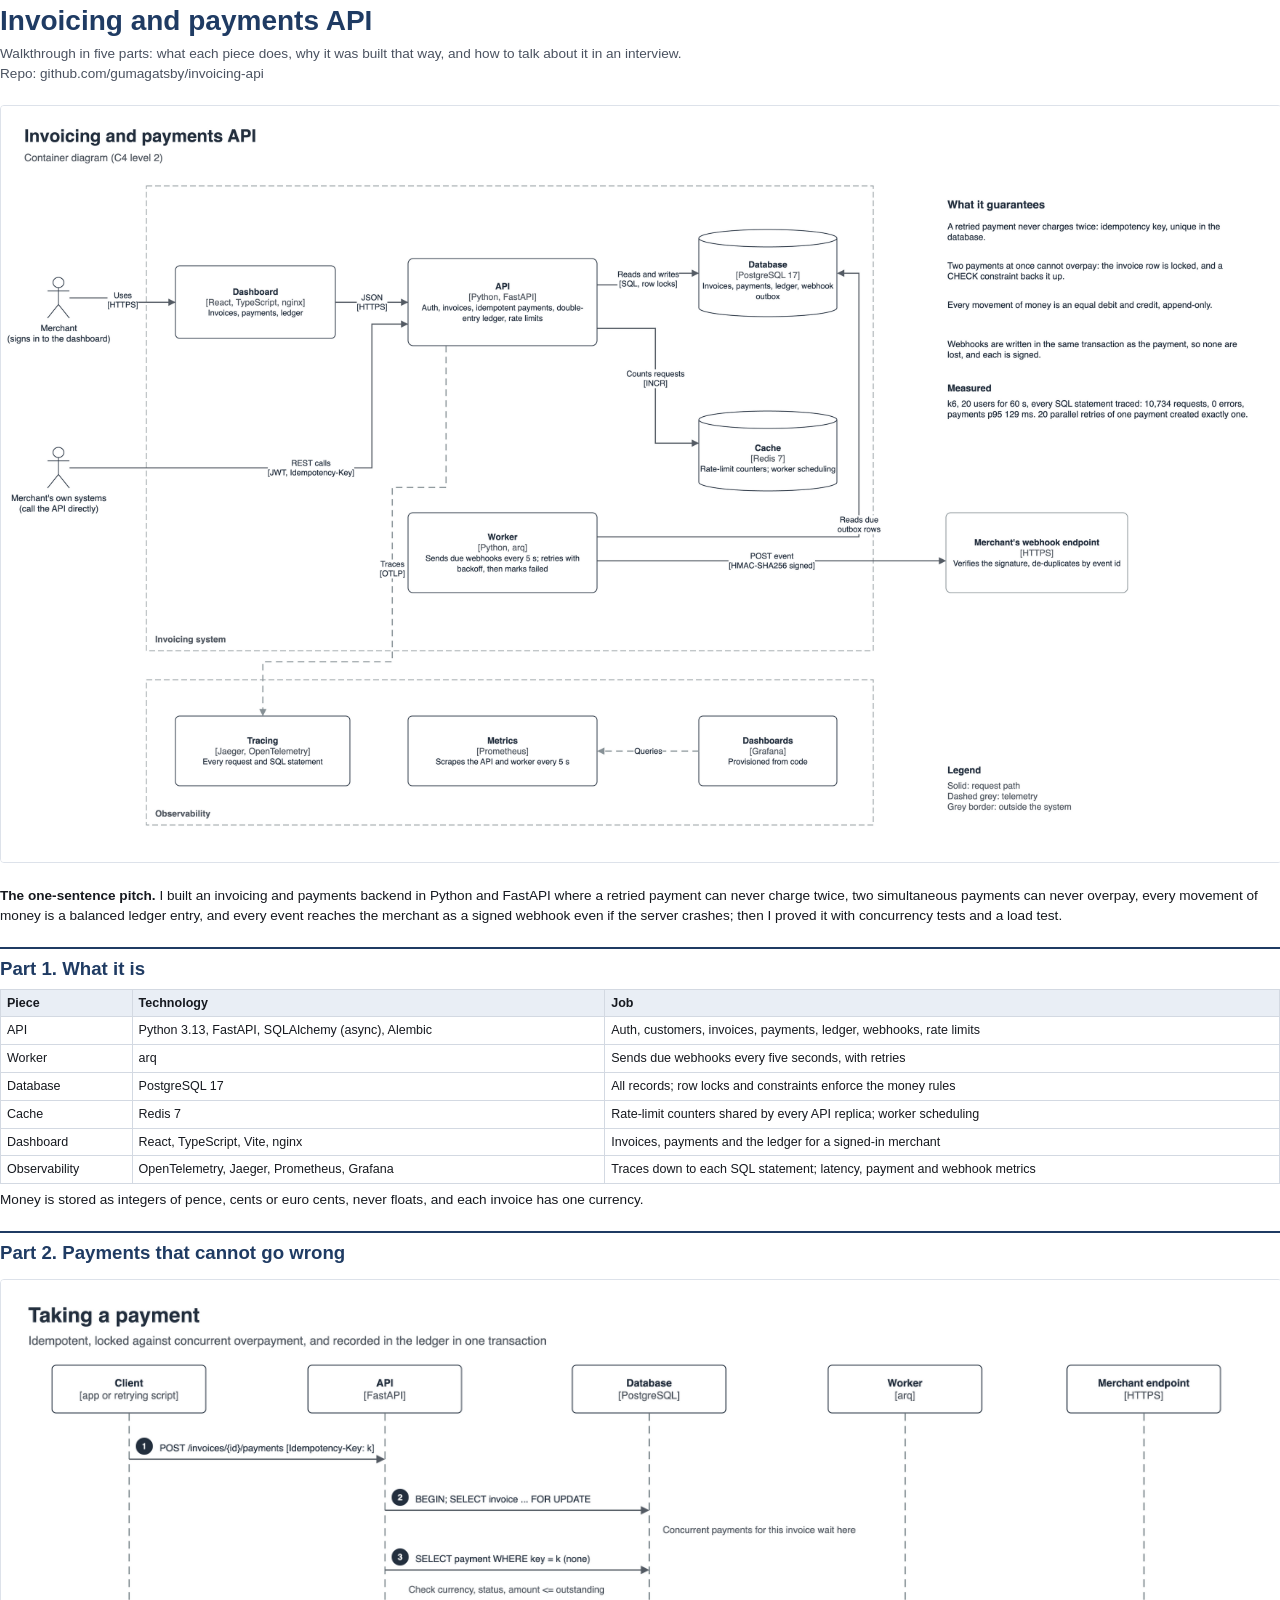
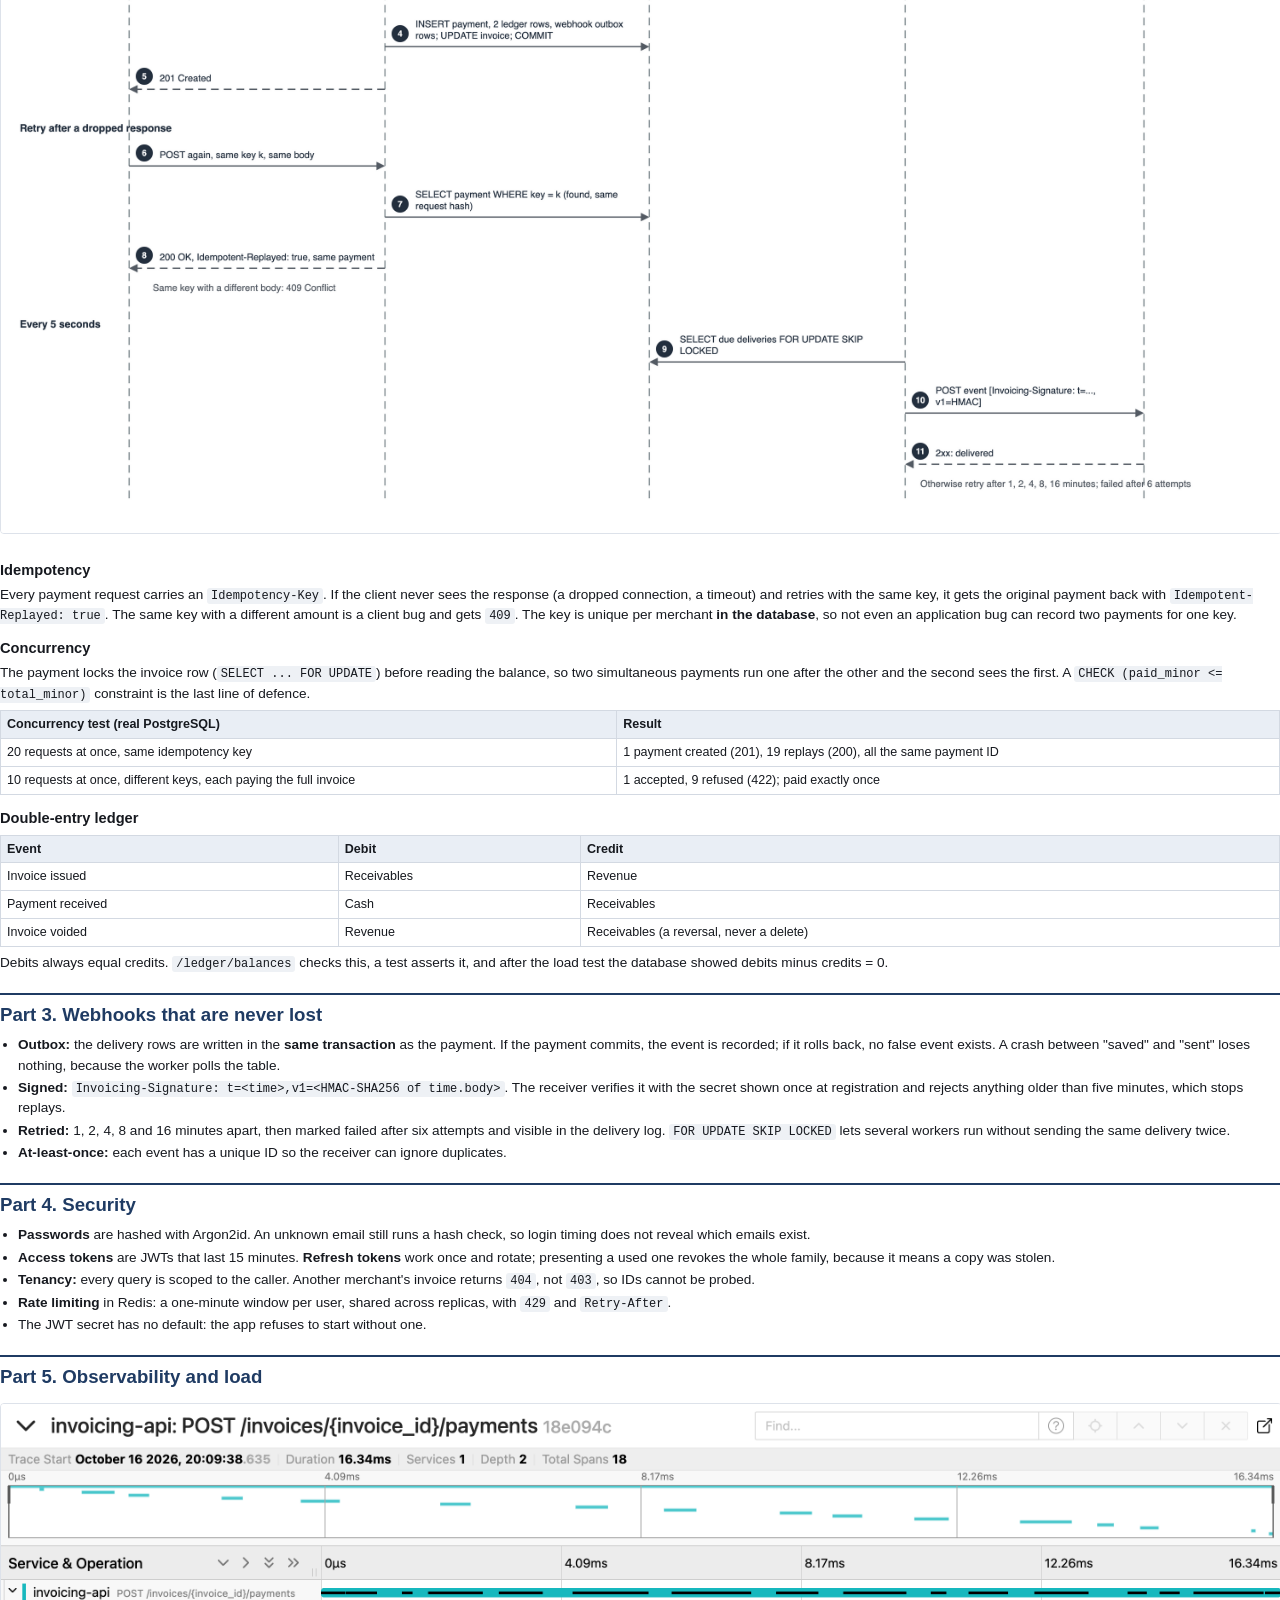
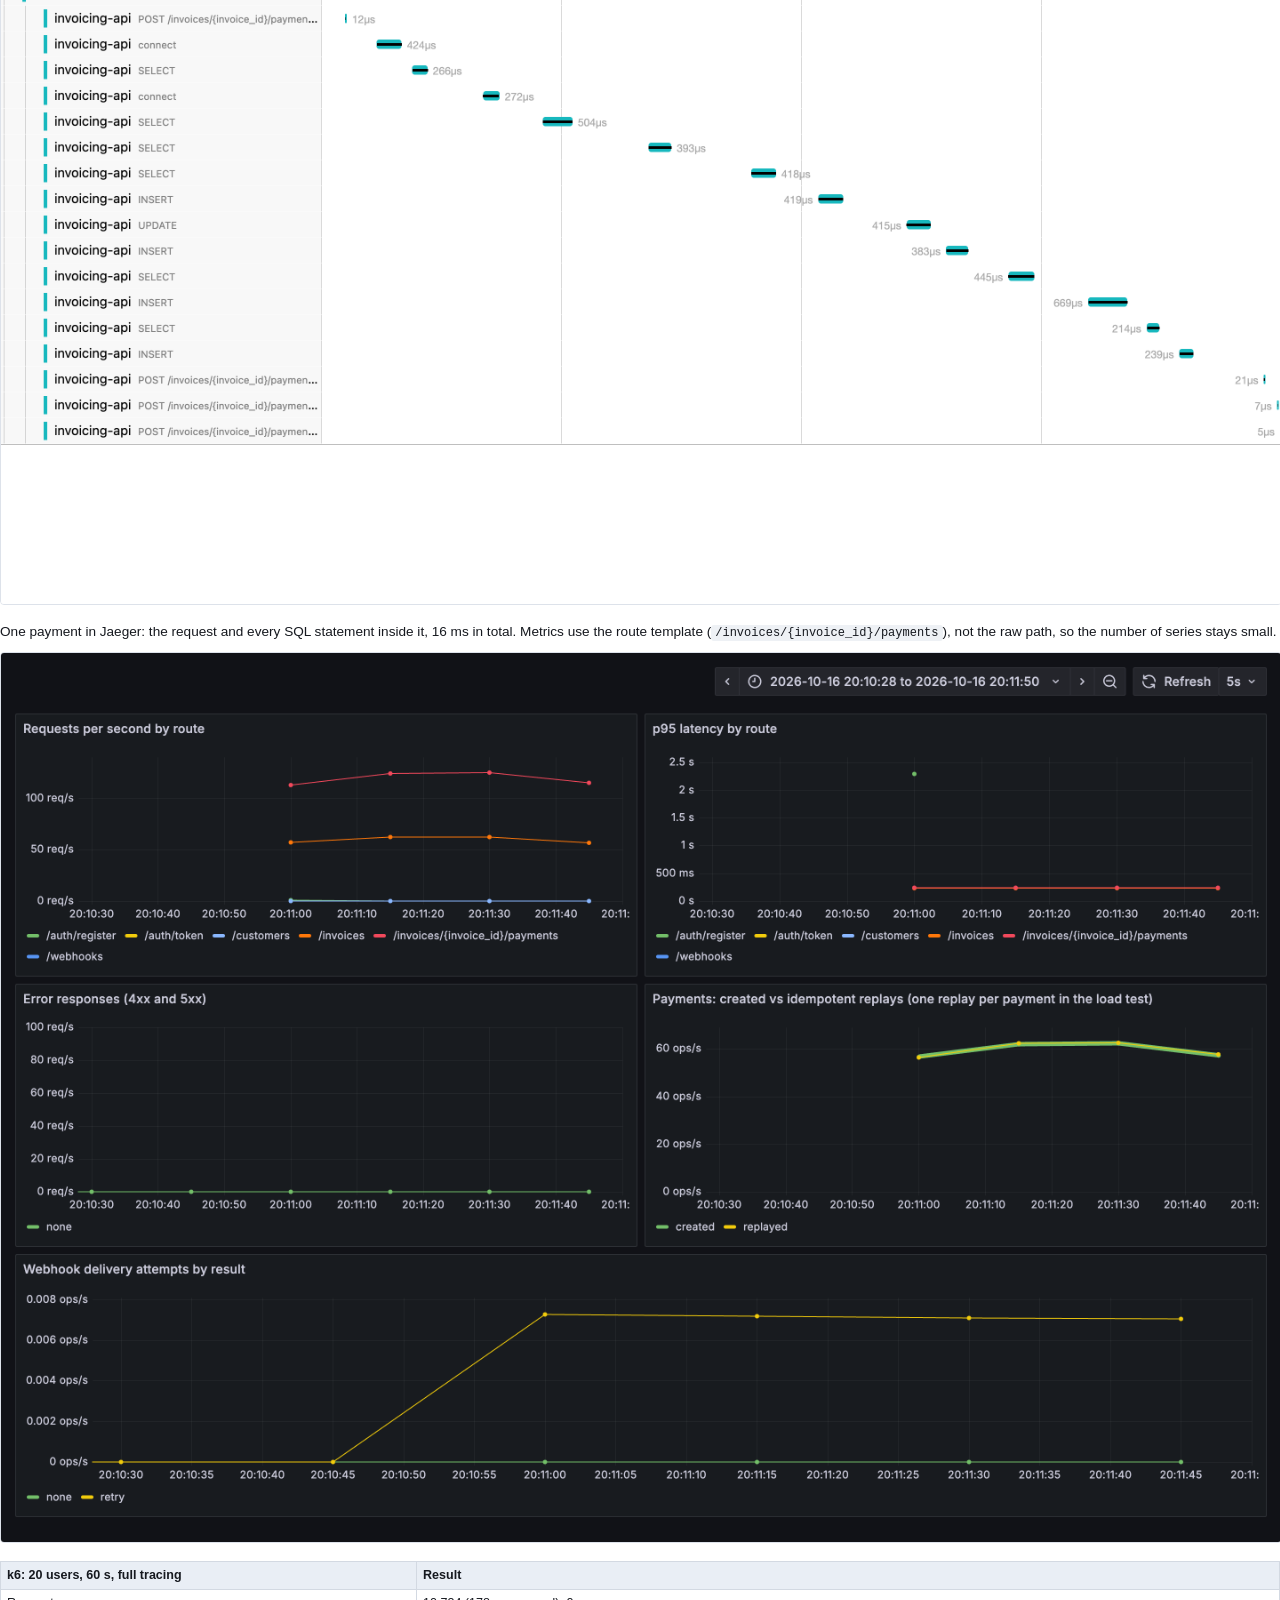
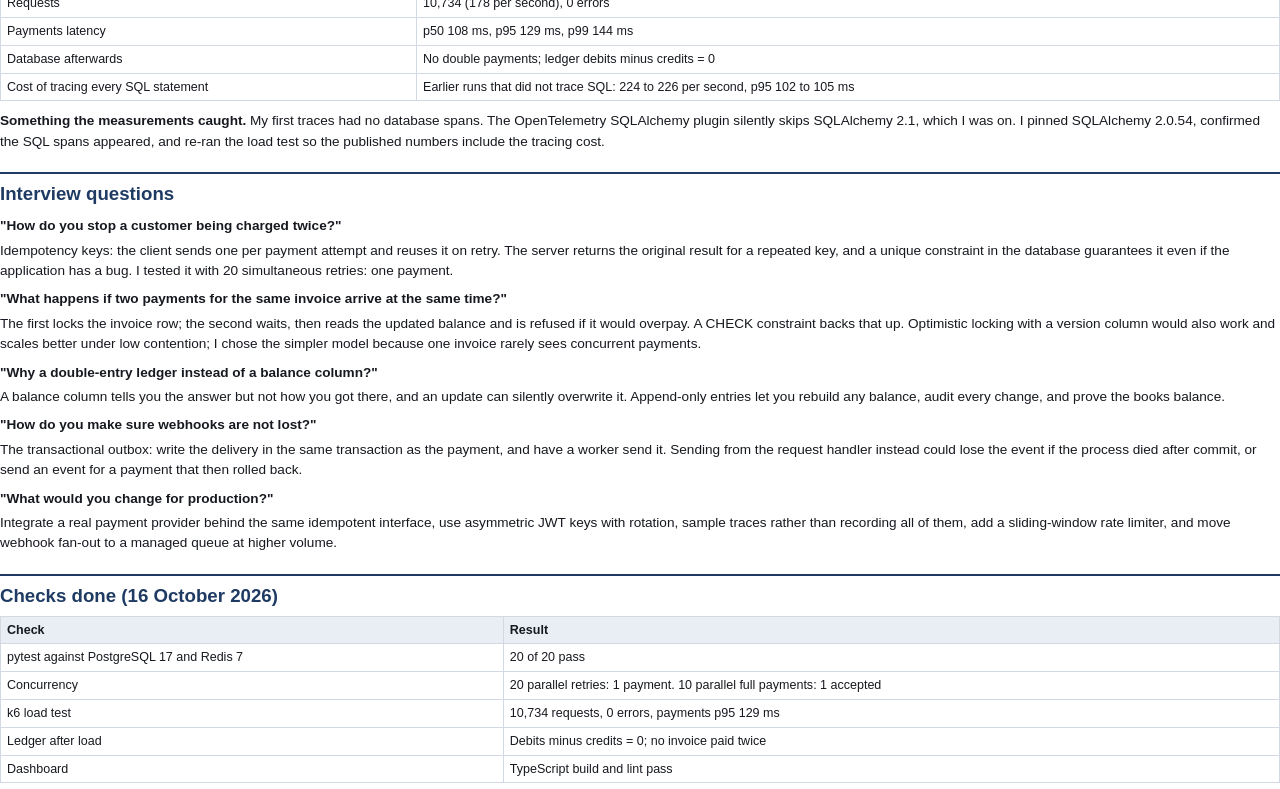
==== docs/walkthrough.html @ 99d9f786 "Invoicing and payments API with idempotent payments, ledger, signed webhooks FastAPI + PostgreSQL + " ====
<!doctype html><html lang="en-GB"><head><meta charset="utf-8"><title>Walkthrough: Invoicing and payments API</title>
<style>
@page{size:A4;margin:16mm 16mm 18mm}
body{font:10.2pt/1.5 "Helvetica Neue",Helvetica,Arial,sans-serif;color:#16191f;margin:0}
h1{font-size:21pt;margin:0 0 2px;color:#1f3b63}
.sub{color:#4a5260;margin:0 0 14px}
h2{font-size:14pt;color:#1f3b63;margin:20px 0 6px;padding-top:6px;border-top:2px solid #1f3b63;break-after:avoid}
h3{font-size:11pt;margin:12px 0 4px;break-after:avoid}
p{margin:4px 0}
ul,ol{margin:4px 0;padding-left:18px}li{margin:2px 0}
code{font:9pt/1.4 Menlo,monospace;background:#eef1f5;padding:1px 4px;border-radius:3px}
pre{font:8.6pt/1.45 Menlo,monospace;background:#f3f5f8;border:1px solid #dde2ea;border-radius:5px;padding:8px 10px;white-space:pre-wrap;break-inside:avoid;margin:6px 0}
table{border-collapse:collapse;width:100%;margin:6px 0;font-size:9.4pt;break-inside:avoid}
th,td{border:1px solid #d3d9e2;padding:4px 6px;text-align:left;vertical-align:top}
th{background:#e9eef5}
.box{margin:10px 0;break-inside:avoid}
.q{font-weight:700;margin-top:8px}
.a{margin:2px 0 6px}
img{width:100%;border:1px solid #dde2ea;border-radius:4px;margin:6px 0}
.page{break-before:page}
</style></head>
<body>

<h1>Invoicing and payments API</h1>
<p class="sub">Walkthrough in five parts: what each piece does, why it was built that way, and how to talk about it in an interview.<br>Repo: github.com/gumagatsby/invoicing-api</p>

<img src="architecture.png" alt="Container diagram">

<div class="box"><b>The one-sentence pitch.</b> I built an invoicing and payments backend in Python and FastAPI where a retried payment can never charge twice, two simultaneous payments can never overpay, every movement of money is a balanced ledger entry, and every event reaches the merchant as a signed webhook even if the server crashes; then I proved it with concurrency tests and a load test.</div>

<h2>Part 1. What it is</h2>
<table><tr><th>Piece</th><th>Technology</th><th>Job</th></tr>
<tr><td>API</td><td>Python 3.13, FastAPI, SQLAlchemy (async), Alembic</td><td>Auth, customers, invoices, payments, ledger, webhooks, rate limits</td></tr>
<tr><td>Worker</td><td>arq</td><td>Sends due webhooks every five seconds, with retries</td></tr>
<tr><td>Database</td><td>PostgreSQL 17</td><td>All records; row locks and constraints enforce the money rules</td></tr>
<tr><td>Cache</td><td>Redis 7</td><td>Rate-limit counters shared by every API replica; worker scheduling</td></tr>
<tr><td>Dashboard</td><td>React, TypeScript, Vite, nginx</td><td>Invoices, payments and the ledger for a signed-in merchant</td></tr>
<tr><td>Observability</td><td>OpenTelemetry, Jaeger, Prometheus, Grafana</td><td>Traces down to each SQL statement; latency, payment and webhook metrics</td></tr></table>
<p>Money is stored as integers of pence, cents or euro cents, never floats, and each invoice has one currency.</p>

<h2>Part 2. Payments that cannot go wrong</h2>
<img src="payment-flow.png" alt="Payment sequence">
<h3>Idempotency</h3>
<p>Every payment request carries an <code>Idempotency-Key</code>. If the client never sees the response (a dropped connection, a timeout) and retries with the same key, it gets the original payment back with <code>Idempotent-Replayed: true</code>. The same key with a different amount is a client bug and gets <code>409</code>. The key is unique per merchant <b>in the database</b>, so not even an application bug can record two payments for one key.</p>
<h3>Concurrency</h3>
<p>The payment locks the invoice row (<code>SELECT ... FOR UPDATE</code>) before reading the balance, so two simultaneous payments run one after the other and the second sees the first. A <code>CHECK (paid_minor &lt;= total_minor)</code> constraint is the last line of defence.</p>
<table><tr><th>Concurrency test (real PostgreSQL)</th><th>Result</th></tr>
<tr><td>20 requests at once, same idempotency key</td><td>1 payment created (201), 19 replays (200), all the same payment ID</td></tr>
<tr><td>10 requests at once, different keys, each paying the full invoice</td><td>1 accepted, 9 refused (422); paid exactly once</td></tr></table>
<h3>Double-entry ledger</h3>
<table><tr><th>Event</th><th>Debit</th><th>Credit</th></tr>
<tr><td>Invoice issued</td><td>Receivables</td><td>Revenue</td></tr>
<tr><td>Payment received</td><td>Cash</td><td>Receivables</td></tr>
<tr><td>Invoice voided</td><td>Revenue</td><td>Receivables (a reversal, never a delete)</td></tr></table>
<p>Debits always equal credits. <code>/ledger/balances</code> checks this, a test asserts it, and after the load test the database showed debits minus credits = 0.</p>

<h2>Part 3. Webhooks that are never lost</h2>
<ul>
<li><b>Outbox:</b> the delivery rows are written in the <b>same transaction</b> as the payment. If the payment commits, the event is recorded; if it rolls back, no false event exists. A crash between "saved" and "sent" loses nothing, because the worker polls the table.</li>
<li><b>Signed:</b> <code>Invoicing-Signature: t=&lt;time&gt;,v1=&lt;HMAC-SHA256 of time.body&gt;</code>. The receiver verifies it with the secret shown once at registration and rejects anything older than five minutes, which stops replays.</li>
<li><b>Retried:</b> 1, 2, 4, 8 and 16 minutes apart, then marked failed after six attempts and visible in the delivery log. <code>FOR UPDATE SKIP LOCKED</code> lets several workers run without sending the same delivery twice.</li>
<li><b>At-least-once:</b> each event has a unique ID so the receiver can ignore duplicates.</li>
</ul>

<h2>Part 4. Security</h2>
<ul>
<li><b>Passwords</b> are hashed with Argon2id. An unknown email still runs a hash check, so login timing does not reveal which emails exist.</li>
<li><b>Access tokens</b> are JWTs that last 15 minutes. <b>Refresh tokens</b> work once and rotate; presenting a used one revokes the whole family, because it means a copy was stolen.</li>
<li><b>Tenancy:</b> every query is scoped to the caller. Another merchant's invoice returns <code>404</code>, not <code>403</code>, so IDs cannot be probed.</li>
<li><b>Rate limiting</b> in Redis: a one-minute window per user, shared across replicas, with <code>429</code> and <code>Retry-After</code>.</li>
<li>The JWT secret has no default: the app refuses to start without one.</li>
</ul>

<h2>Part 5. Observability and load</h2>
<img src="trace.png" alt="Jaeger trace of one payment">
<p>One payment in Jaeger: the request and every SQL statement inside it, 16 ms in total. Metrics use the route template (<code>/invoices/{invoice_id}/payments</code>), not the raw path, so the number of series stays small.</p>
<img src="grafana.png" alt="Grafana during the load test">
<table><tr><th>k6: 20 users, 60 s, full tracing</th><th>Result</th></tr>
<tr><td>Requests</td><td>10,734 (178 per second), 0 errors</td></tr>
<tr><td>Payments latency</td><td>p50 108 ms, p95 129 ms, p99 144 ms</td></tr>
<tr><td>Database afterwards</td><td>No double payments; ledger debits minus credits = 0</td></tr>
<tr><td>Cost of tracing every SQL statement</td><td>Earlier runs that did not trace SQL: 224 to 226 per second, p95 102 to 105 ms</td></tr></table>
<div class="box"><b>Something the measurements caught.</b> My first traces had no database spans. The OpenTelemetry SQLAlchemy plugin silently skips SQLAlchemy 2.1, which I was on. I pinned SQLAlchemy 2.0.54, confirmed the SQL spans appeared, and re-ran the load test so the published numbers include the tracing cost.</div>

<h2>Interview questions</h2>
<p class="q">"How do you stop a customer being charged twice?"</p>
<p class="a">Idempotency keys: the client sends one per payment attempt and reuses it on retry. The server returns the original result for a repeated key, and a unique constraint in the database guarantees it even if the application has a bug. I tested it with 20 simultaneous retries: one payment.</p>
<p class="q">"What happens if two payments for the same invoice arrive at the same time?"</p>
<p class="a">The first locks the invoice row; the second waits, then reads the updated balance and is refused if it would overpay. A CHECK constraint backs that up. Optimistic locking with a version column would also work and scales better under low contention; I chose the simpler model because one invoice rarely sees concurrent payments.</p>
<p class="q">"Why a double-entry ledger instead of a balance column?"</p>
<p class="a">A balance column tells you the answer but not how you got there, and an update can silently overwrite it. Append-only entries let you rebuild any balance, audit every change, and prove the books balance.</p>
<p class="q">"How do you make sure webhooks are not lost?"</p>
<p class="a">The transactional outbox: write the delivery in the same transaction as the payment, and have a worker send it. Sending from the request handler instead could lose the event if the process died after commit, or send an event for a payment that then rolled back.</p>
<p class="q">"What would you change for production?"</p>
<p class="a">Integrate a real payment provider behind the same idempotent interface, use asymmetric JWT keys with rotation, sample traces rather than recording all of them, add a sliding-window rate limiter, and move webhook fan-out to a managed queue at higher volume.</p>

<h2>Checks done (16 October 2026)</h2>
<table><tr><th>Check</th><th>Result</th></tr>
<tr><td>pytest against PostgreSQL 17 and Redis 7</td><td>20 of 20 pass</td></tr>
<tr><td>Concurrency</td><td>20 parallel retries: 1 payment. 10 parallel full payments: 1 accepted</td></tr>
<tr><td>k6 load test</td><td>10,734 requests, 0 errors, payments p95 129 ms</td></tr>
<tr><td>Ledger after load</td><td>Debits minus credits = 0; no invoice paid twice</td></tr>
<tr><td>Dashboard</td><td>TypeScript build and lint pass</td></tr>
</table>

</body></html>
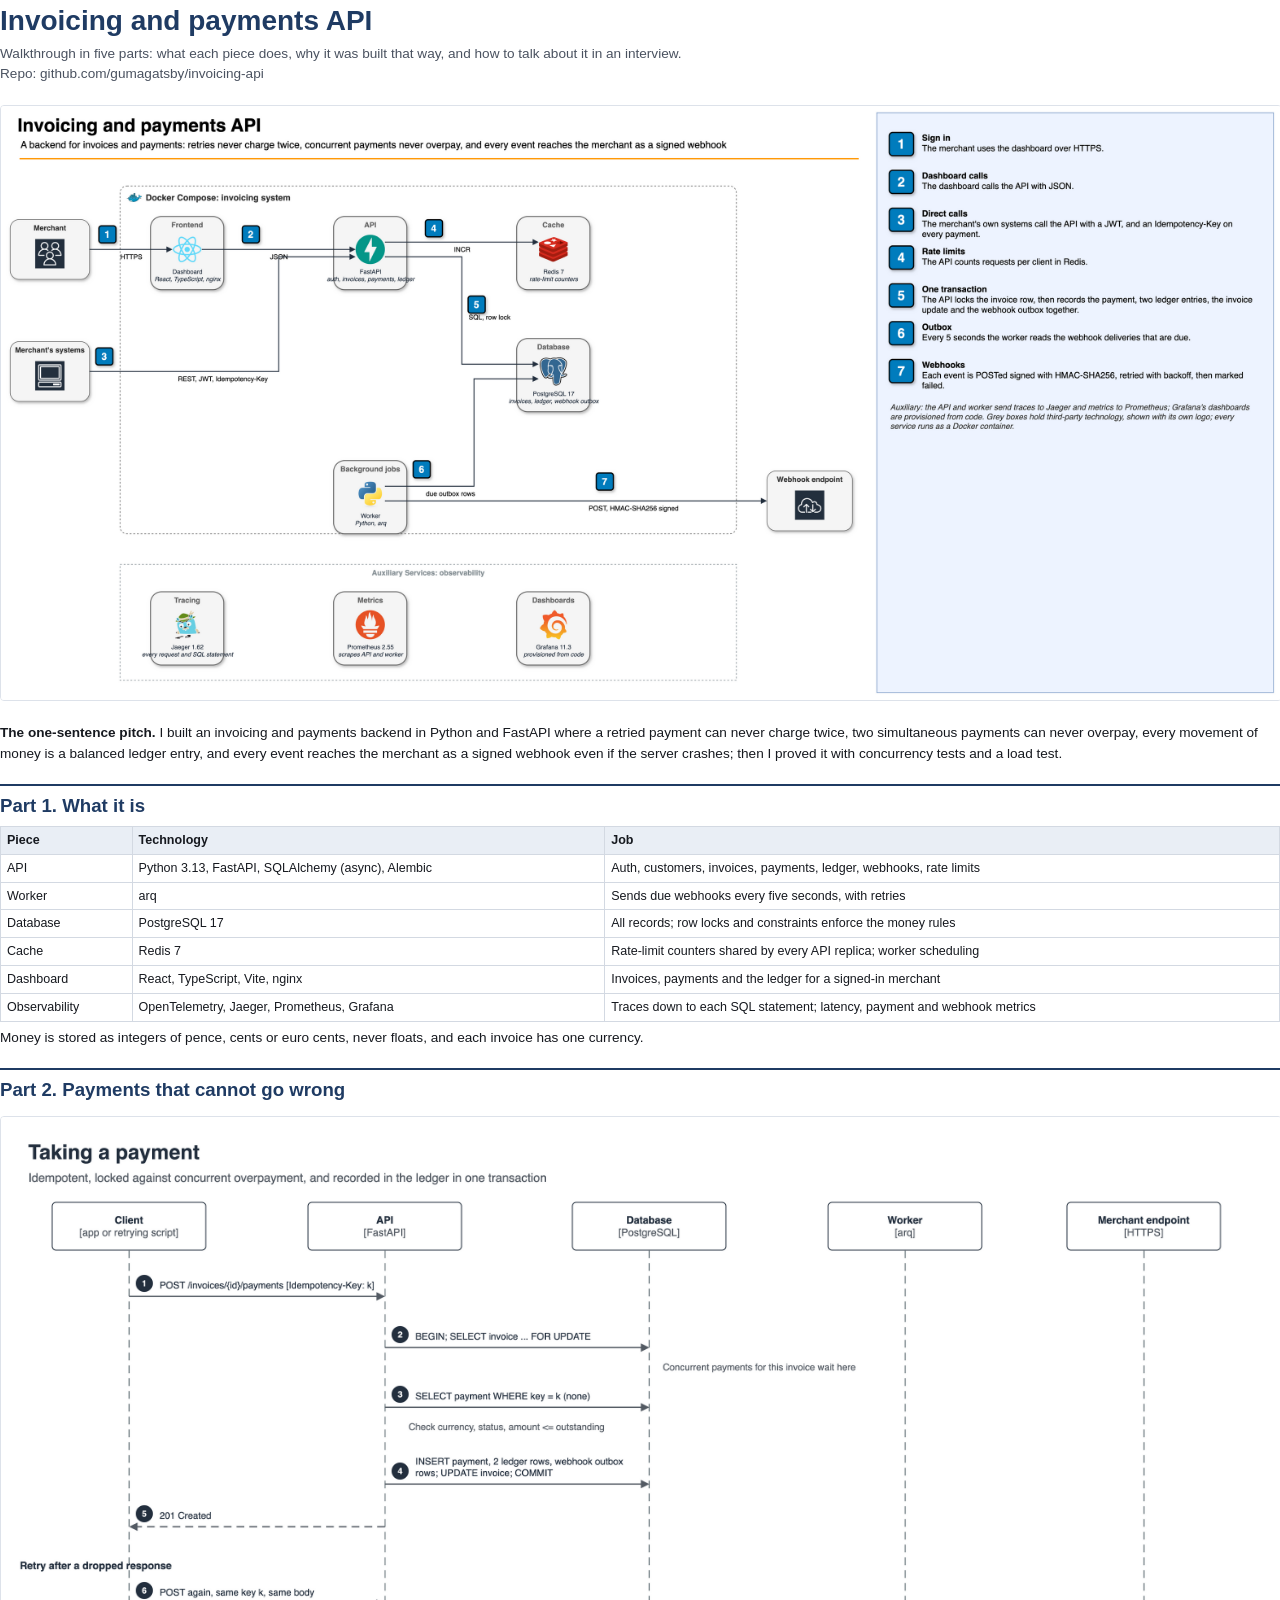
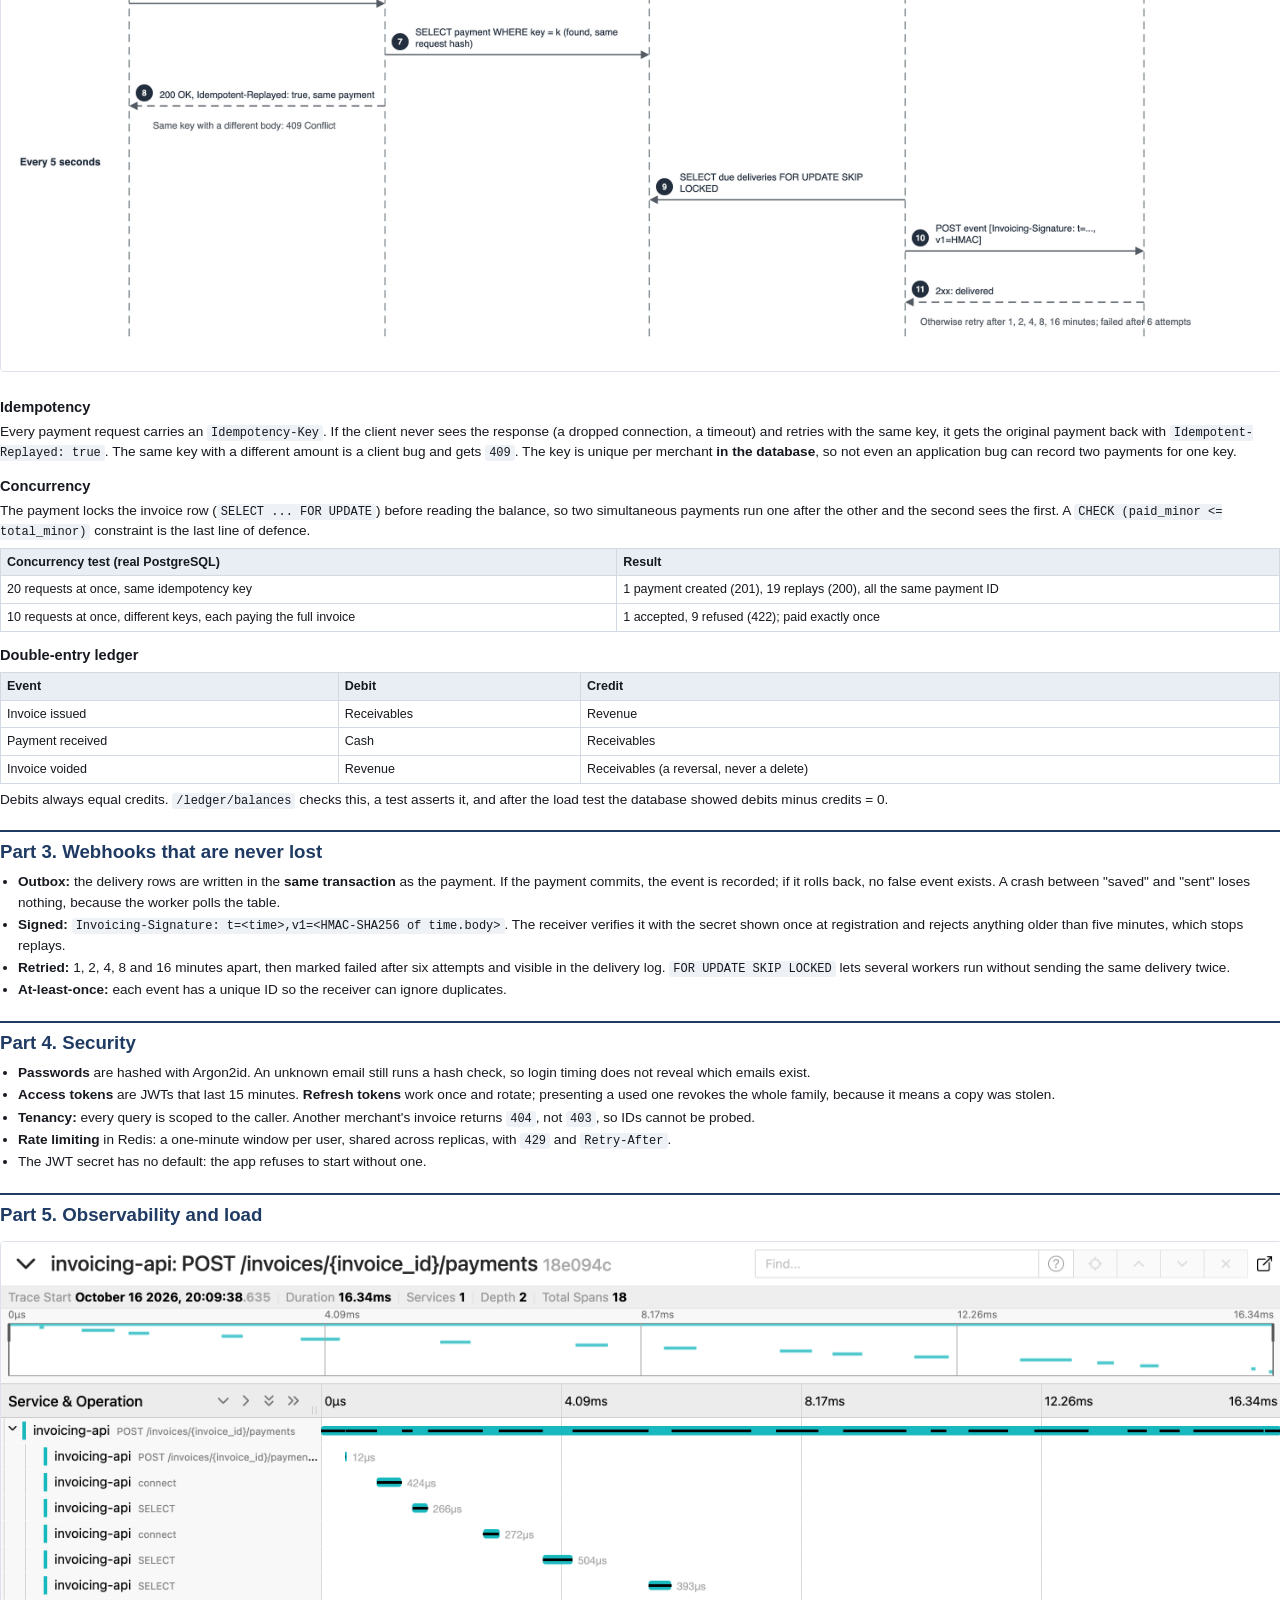
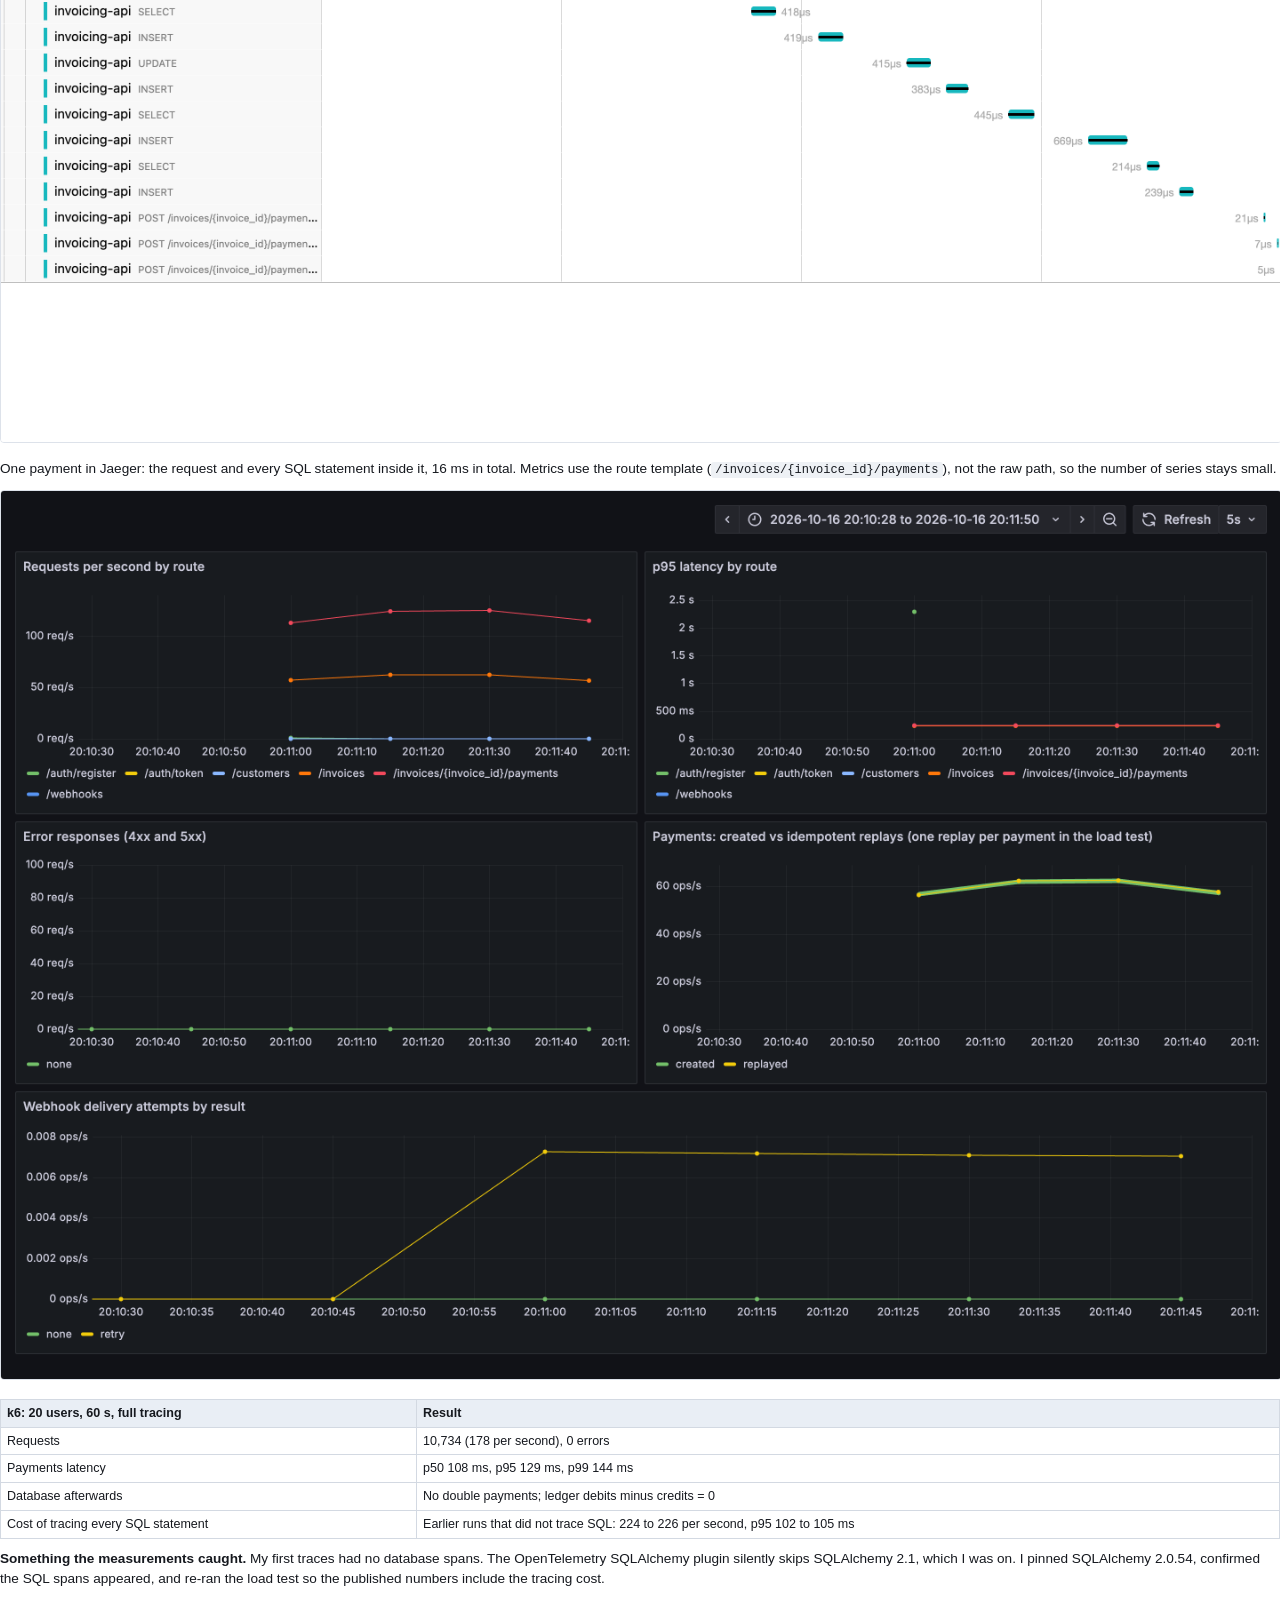
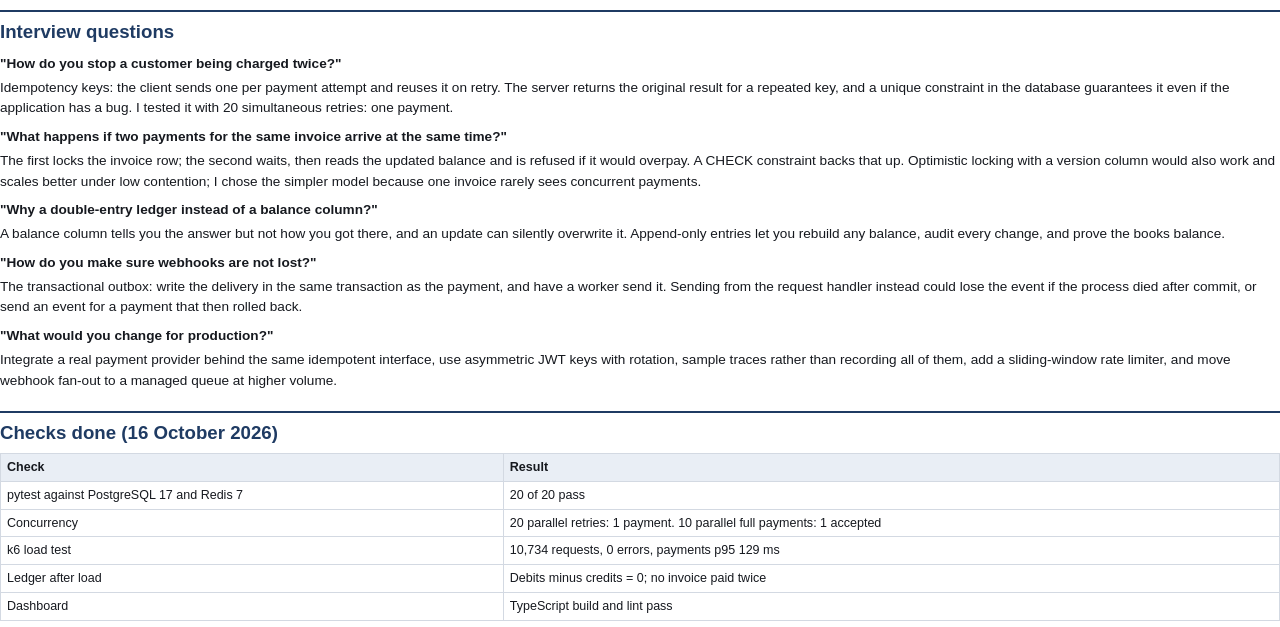
==== commit 3e5b9b30: "Redraw the architecture diagram in the AWS reference-architecture style Official AWS icons in catego" ====
--- a/docs/walkthrough.html
+++ b/docs/walkthrough.html
@@ -24,7 +24,7 @@
 <h1>Invoicing and payments API</h1>
 <p class="sub">Walkthrough in five parts: what each piece does, why it was built that way, and how to talk about it in an interview.<br>Repo: github.com/gumagatsby/invoicing-api</p>
 
-<img src="architecture.png" alt="Container diagram">
+<img src="architecture.png" alt="Architecture diagram">
 
 <div class="box"><b>The one-sentence pitch.</b> I built an invoicing and payments backend in Python and FastAPI where a retried payment can never charge twice, two simultaneous payments can never overpay, every movement of money is a balanced ledger entry, and every event reaches the merchant as a signed webhook even if the server crashes; then I proved it with concurrency tests and a load test.</div>
 
